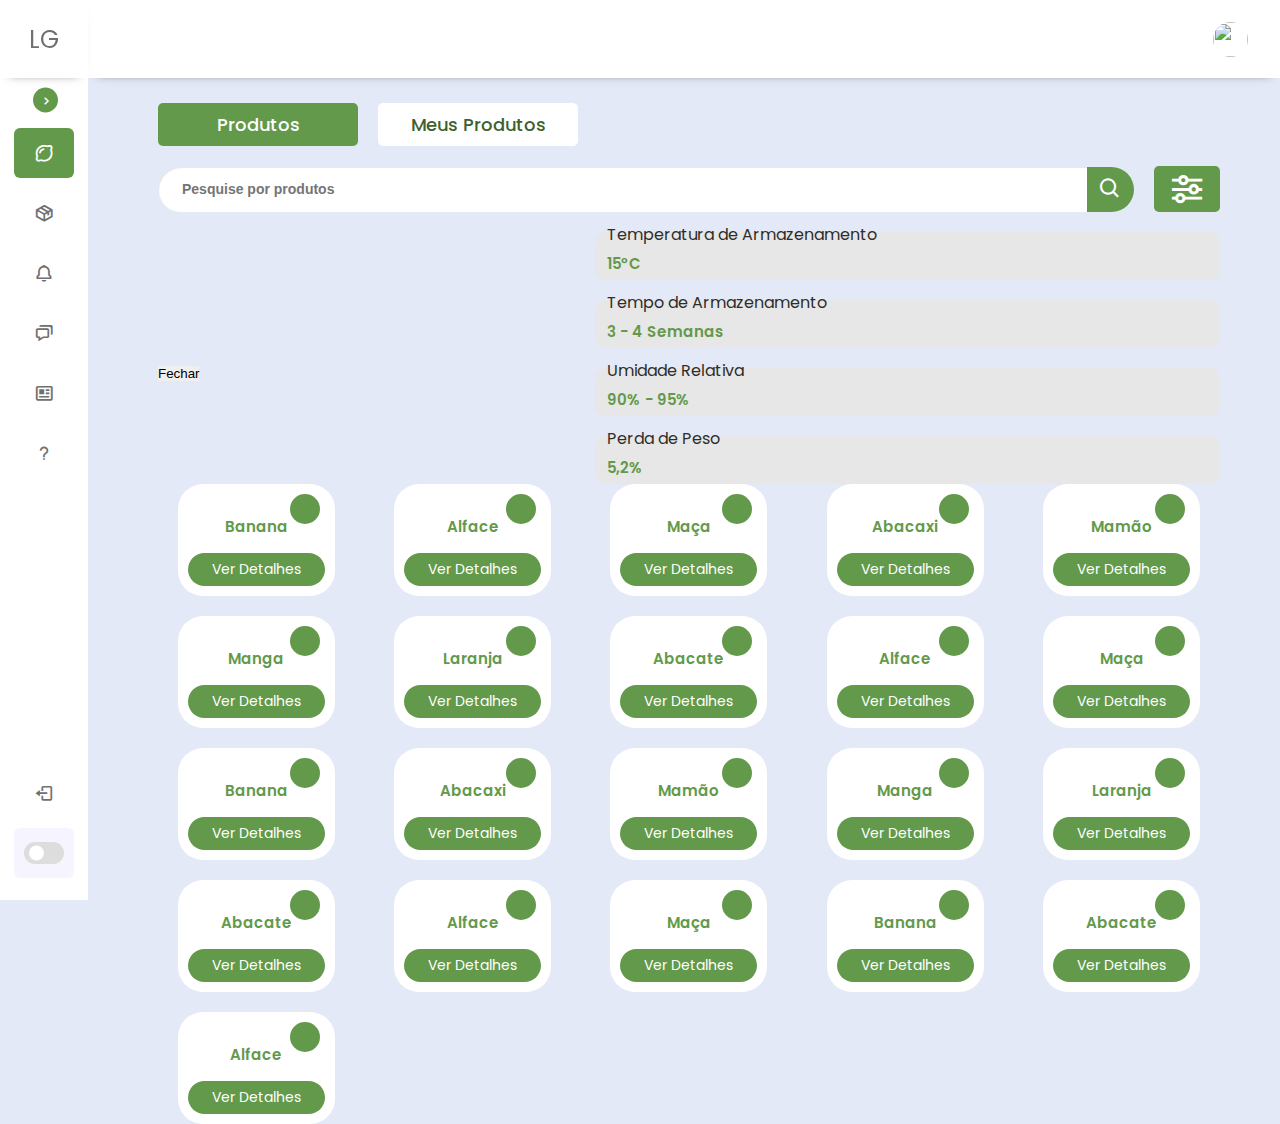
==== pages/dashboard.html @ 953da43d ":sparkles: feat: Listando os itens da seção produtos pela api" ====
<!DOCTYPE html>
<!-- Coding by CodingLab | www.codinglabweb.com -->
<html lang="en">
  <head>
    <meta charset="UTF-8" />
    <meta http-equiv="X-UA-Compatible" content="IE=edge" />
    <meta name="viewport" content="width=device-width, initial-scale=1.0" />

    <!----======== CSS ======== -->
    <link rel="stylesheet" href="../assets/css/dashboard.css" />

    <!----===== Boxicons CSS ===== -->
    <link
      href="https://unpkg.com/boxicons@2.1.1/css/boxicons.min.css"
      rel="stylesheet"
    />

    <!-- Font awesomen : biblioteca de ícones-->
    <script
      src="https://kit.fontawesome.com/8ec406ee8f.js"
      crossorigin="anonymous"
    ></script>

    <title>Hackathon</title>
  </head>
  <body>
    <aside class="sidebar close">
      <header>
        <div class="header__logo-box">
          <span class="image"> LG </span>
        </div>

        <i class="bx bx-chevron-right toggle"></i>
      </header>

      <div class="menu-bar">
        <div class="menu">
          <ul class="menu-links">
            <li class="nav-link">
              <a class="active" href="#">
                <i class="bx bx-lemon icon"></i>
                <span class="text nav-text">Produtos</span>
              </a>
            </li>

            <li class="nav-link">
              <a href="#">
                <i class="bx bx-package icon"></i>
                <span class="text nav-text">Estoque</span>
              </a>
            </li>

            <li class="nav-link">
              <a href="#">
                <i class="bx bx-bell icon"></i>
                <span class="text nav-text">Lembretes</span>
              </a>
            </li>

            <li class="nav-link">
              <a href="#">
                <i class="bx bx-chat icon"></i>
                <span class="text nav-text">Contratados</span>
              </a>
            </li>

            <li class="nav-link">
              <a href="#">
                <i class="bx bx-news icon"></i>
                <span class="text nav-text">Notícias</span>
              </a>
            </li>

            <li class="nav-link">
              <a href="#">
                <i class="bx bx-question-mark icon"></i>
                <span class="text nav-text">FAQ</span>
              </a>
            </li>
          </ul>
        </div>

        <div class="bottom-content">
          <li class="">
            <a href="../index.html">
              <i class="bx bx-log-out icon"></i>
              <span class="text nav-text">Logout</span>
            </a>
          </li>

          <li class="mode">
            <div class="sun-moon">
              <i class="bx bx-moon icon moon"></i>
              <i class="bx bx-sun icon sun"></i>
            </div>
            <span class="mode-text text">Modo Claro</span>

            <div class="toggle-switch">
              <span class="switch"></span>
            </div>
          </li>
        </div>
      </div>
    </aside>

    <header class="header">
      <div class="header__img-box">
        <img
          class="img-box__profile-img"
          src="https://github.com/m-abdias.png"
          alt=""
        />
      </div>
    </header>

    <section class="section-Dashboard products">
      <header class="section-Dashboard__header">
        <nav class="products__navegation">
          <ul class="products__list">
            <li class="products__item">
              <a class="products__link select" href="#">Produtos</a>
            </li>
            <li class="products__item">
              <a class="products__link" href="#">Meus Produtos</a>
            </li>
          </ul>
        </nav>

        <div class="products__search-box search-box">
          <div class="search-box__search">
            <input
              class="products__search-text search-text"
              type="text"
              placeholder="Pesquise por produtos"
            />
            <a class="products__search-btn search-btn" href="#">
              <i class="bx bx-search"></i>
            </a>
          </div>

          <div class="search-box__filter">
            <i class="bx bx-slider-alt"></i>
          </div>
        </div>
      </header>

      <!--Modal-->
      <div id="fade" class="hide modal__fade"></div>
      <div id="modal" class="hide modal">
        <div class="modal__body">
          <div class="modal__img-box">
            <img class="modal__img" src="../assets/img/fruits/11.png" alt="" />
            <button id="close-modal" class="modal__btn">Fechar</button>
          </div>

          <div class="modal__info-box">
            <div class="info-box__info">
              <h6 class="info__title">Temperatura de Armazenamento</h6>
              <p class="info__text">15°C</p>
            </div>

            <div class="info-box__info">
              <h6 class="info__title">Tempo de Armazenamento</h6>
              <p class="info__text">3 - 4 Semanas</p>
            </div>

            <div class="info-box__info">
              <h6 class="info__title">Umidade Relativa</h6>
              <p class="info__text">90% - 95%</p>
            </div>

            <div class="info-box__info">
              <h6 class="info__title">Perda de Peso</h6>
              <p class="info__text">5,2%</p>
            </div>
          </div>
        </div>
      </div>

      <div id="food" class="products__cards-box">
        <div class="cards-box__item">
          <div class="item__status">
            <i class="bx bx-check status__icon"></i>
          </div>
          <div class="item__info">
            <img class="info__img" src="../assets/img/fruits/11.png" alt="" />
            <p class="info__text">Banana</p>
          </div>
          <a class="item__btn">Ver Detalhes</a>
        </div>

        <div class="cards-box__item">
          <div class="item__status">
            <i class="bx bx-check status__icon"></i>
          </div>
          <div class="item__info">
            <img class="info__img" src="../assets/img/fruits/14.png" alt="" />
            <p class="info__text">Alface</p>
          </div>
          <a class="item__btn">Ver Detalhes</a>
        </div>

        <div class="cards-box__item">
          <div class="item__status">
            <i class="bx bx-check status__icon"></i>
          </div>
          <div class="item__info">
            <img class="info__img" src="../assets/img/fruits/10.png" alt="" />
            <p class="info__text">Maça</p>
          </div>
          <a class="item__btn">Ver Detalhes</a>
        </div>

        <div class="cards-box__item">
          <div class="item__status">
            <i class="fa-solid fa-plus status__icon"></i>
          </div>
          <div class="item__info">
            <img class="info__img" src="../assets/img/fruits/12.png" alt="" />
            <p class="info__text">Abacaxi</p>
          </div>
          <a class="item__btn">Ver Detalhes</a>
        </div>

        <div class="cards-box__item">
          <div class="item__status">
            <i class="fa-solid fa-plus status__icon"></i>
          </div>
          <div class="item__info">
            <img class="info__img" src="../assets/img/fruits/13.png" alt="" />
            <p class="info__text">Mamão</p>
          </div>
          <a class="item__btn">Ver Detalhes</a>
        </div>

        <div class="cards-box__item">
          <div class="item__status">
            <i class="fa-solid fa-plus status__icon"></i>
          </div>
          <div class="item__info">
            <img class="info__img" src="../assets/img/fruits/15.png" alt="" />
            <p class="info__text">Manga</p>
          </div>
          <a class="item__btn">Ver Detalhes</a>
        </div>

        <div class="cards-box__item">
          <div class="item__status">
            <i class="fa-solid fa-plus status__icon"></i>
          </div>
          <div class="item__info">
            <img class="info__img" src="../assets/img/fruits/16.png" alt="" />
            <p class="info__text">Laranja</p>
          </div>
          <a class="item__btn">Ver Detalhes</a>
        </div>

        <div class="cards-box__item">
          <div class="item__status">
            <i class="fa-solid fa-plus status__icon"></i>
          </div>
          <div class="item__info">
            <img class="info__img" src="../assets/img/fruits/17.png" alt="" />
            <p class="info__text">Abacate</p>
          </div>
          <a class="item__btn">Ver Detalhes</a>
        </div>

        <div class="cards-box__item">
          <div class="item__status">
            <i class="bx bx-check status__icon"></i>
          </div>
          <div class="item__info">
            <img class="info__img" src="../assets/img/fruits/14.png" alt="" />
            <p class="info__text">Alface</p>
          </div>
          <a class="item__btn">Ver Detalhes</a>
        </div>

        <div class="cards-box__item">
          <div class="item__status">
            <i class="fa-solid fa-plus status__icon"></i>
          </div>
          <div class="item__info">
            <img class="info__img" src="../assets/img/fruits/10.png" alt="" />
            <p class="info__text">Maça</p>
          </div>
          <a class="item__btn">Ver Detalhes</a>
        </div>

        <div class="cards-box__item">
          <div class="item__status">
            <i class="fa-solid fa-plus status__icon"></i>
          </div>
          <div class="item__info">
            <img class="info__img" src="../assets/img/fruits/11.png" alt="" />
            <p class="info__text">Banana</p>
          </div>
          <a class="item__btn">Ver Detalhes</a>
        </div>

        <div class="cards-box__item">
          <div class="item__status">
            <i class="fa-solid fa-plus status__icon"></i>
          </div>
          <div class="item__info">
            <img class="info__img" src="../assets/img/fruits/12.png" alt="" />
            <p class="info__text">Abacaxi</p>
          </div>
          <a class="item__btn">Ver Detalhes</a>
        </div>

        <div class="cards-box__item">
          <div class="item__status">
            <i class="fa-solid fa-plus status__icon"></i>
          </div>
          <div class="item__info">
            <img class="info__img" src="../assets/img/fruits/13.png" alt="" />
            <p class="info__text">Mamão</p>
          </div>
          <a class="item__btn">Ver Detalhes</a>
        </div>

        <div class="cards-box__item">
          <div class="item__status">
            <i class="fa-solid fa-plus status__icon"></i>
          </div>
          <div class="item__info">
            <img class="info__img" src="../assets/img/fruits/15.png" alt="" />
            <p class="info__text">Manga</p>
          </div>
          <a class="item__btn">Ver Detalhes</a>
        </div>

        <div class="cards-box__item">
          <div class="item__status">
            <i class="fa-solid fa-plus status__icon"></i>
          </div>
          <div class="item__info">
            <img class="info__img" src="../assets/img/fruits/16.png" alt="" />
            <p class="info__text">Laranja</p>
          </div>
          <a class="item__btn">Ver Detalhes</a>
        </div>

        <div class="cards-box__item">
          <div class="item__status">
            <i class="fa-solid fa-plus status__icon"></i>
          </div>
          <div class="item__info">
            <img class="info__img" src="../assets/img/fruits/17.png" alt="" />
            <p class="info__text">Abacate</p>
          </div>
          <a class="item__btn">Ver Detalhes</a>
        </div>

        <div class="cards-box__item">
          <div class="item__status">
            <i class="bx bx-check status__icon"></i>
          </div>
          <div class="item__info">
            <img class="info__img" src="../assets/img/fruits/14.png" alt="" />
            <p class="info__text">Alface</p>
          </div>
          <a class="item__btn">Ver Detalhes</a>
        </div>

        <div class="cards-box__item">
          <div class="item__status">
            <i class="fa-solid fa-plus status__icon"></i>
          </div>
          <div class="item__info">
            <img class="info__img" src="../assets/img/fruits/10.png" alt="" />
            <p class="info__text">Maça</p>
          </div>
          <a class="item__btn">Ver Detalhes</a>
        </div>

        <div class="cards-box__item">
          <div class="item__status">
            <i class="fa-solid fa-plus status__icon"></i>
          </div>
          <div class="item__info">
            <img class="info__img" src="../assets/img/fruits/11.png" alt="" />
            <p class="info__text">Banana</p>
          </div>
          <a class="item__btn">Ver Detalhes</a>
        </div>

        <div class="cards-box__item">
          <div class="item__status">
            <i class="fa-solid fa-plus status__icon"></i>
          </div>
          <div class="item__info">
            <img class="info__img" src="../assets/img/fruits/17.png" alt="" />
            <p class="info__text">Abacate</p>
          </div>
          <a class="item__btn">Ver Detalhes</a>
        </div>

        <div class="cards-box__item">
          <div class="item__status">
            <i class="bx bx-check status__icon"></i>
          </div>
          <div class="item__info">
            <img class="info__img" src="../assets/img/fruits/14.png" alt="" />
            <p class="info__text">Alface</p>
          </div>
          <a class="item__btn">Ver Detalhes</a>
        </div>
      </div>
    </section>

    <section class="section-Dashboard inventory">
      <header class="section-Dashboard__header">
        <nav class="products__navegation inventory__navegation">
          <ul class="products__list">
            <li class="products__item">
              <a class="products__link inventory__link select" href="#"
                >Meu Estoque</a
              >
            </li>
            <li class="products__item">
              <a class="products__link inventory__link" href="#"
                >Estoque Vendido</a
              >
            </li>
          </ul>
          <a class="button button--md inventory__btn">Adicionar Produção</a>
        </nav>

        <div class="products__search-box search-box">
          <div class="search-box__search">
            <input
              class="products__search-text search-text"
              type="text"
              placeholder="Pesquise por produtos"
            />
            <a class="products__search-btn search-btn" href="#">
              <i class="bx bx-search"></i>
            </a>
          </div>

          <div class="search-box__filter">
            <i class="bx bx-slider-alt"></i>
          </div>
        </div>
      </header>

      <!--Modal-->
      <div id="fadeInventory" class="hide modal__fade"></div>
      <div id="modalInventory" class="hide modal">
        <div class="modal__body modalInventory__body">
          <header class="modalInventory__header">
            <img
              class="modalInventory__img"
              src="../assets/img/fruits/10.png"
              alt=""
            />
            <h6 class="modalInventory__title">Produção de maças</h6>
            <button id="close-modal-inventory" class="modal__btn">
              Fechar
            </button>
          </header>

          <div class="modalInventory__content">
            <div class="modalInventory__info">
              <div class="modalInventory__item">
                <h6 class="modalInventory-item__title">Lote</h6>
                <p class="modalInventory-item__subtitle">051248</p>
              </div>
              <div class="modalInventory__item">
                <h6 class="modalInventory-item__title">Quantidade produzida</h6>
                <p class="modalInventory-item__subtitle">1000kg</p>
              </div>
              <div class="modalInventory__item">
                <h6 class="modalInventory-item__title">Data deColheita</h6>
                <p class="modalInventory-item__subtitle">25/05/2022</p>
              </div>
              <div class="modalInventory__item">
                <h6 class="modalInventory-item__title">
                  Gastos com a Produção
                </h6>
                <p class="modalInventory-item__subtitle">R$ 500,00</p>
              </div>
              <div class="modalInventory__item">
                <h6 class="modalInventory-item__title">Valor do Frete</h6>
                <p class="modalInventory-item__subtitle">R$ 200,00</p>
              </div>
              <div class="modalInventory__item">
                <h6 class="modalInventory-item__title">
                  Valor de Venda (estimado)
                </h6>
                <p class="modalInventory-item__subtitle">R$ 5.560,00</p>
              </div>
              <div class="modalInventory__item">
                <h6 class="modalInventory-item__title">Temperatura</h6>
                <p class="modalInventory-item__subtitle">3°C</p>
              </div>
              <div class="modalInventory__item">
                <h6 class="modalInventory-item__title">Percentual de Perda</h6>
                <p class="modalInventory-item__subtitle">Até 1,5%</p>
              </div>
              <div class="modalInventory__item">
                <h6 class="modalInventory-item__title">
                  Lucro Mín a ser Obtido
                </h6>
                <p class="modalInventory-item__subtitle">R$ 4.776,60</p>
              </div>
              <div class="modalInventory__item">
                <h6 class="modalInventory-item__title">
                  Lucro Máx a ser Obtido
                </h6>
                <p class="modalInventory-item__subtitle">R$ 4.860,00</p>
              </div>
              <div class="modalInventory__item">
                <h6 class="modalInventory-item__title">Lucro Máx - Min</h6>
                <p class="modalInventory-item__subtitle">R$ 83,4</p>
              </div>
              <div class="modalInventory__item">
                <h6 class="modalInventory-item__title">Dias Armazenados</h6>
                <p class="modalInventory-item__subtitle">63</p>
              </div>
            </div>

            <div class="modalInventory__texts">
              <div class="texts__item-text">
                <h6 class="item-text__title">Colheita</h6>
                <p class="item-text__text">
                  Lorem, ipsum dolor sit amet consectetur adipisicing elit.
                  Cupiditate doloremque sapiente voluptatibus, nobis natus
                  expedita necessitatibus veritatis quod fuga libero unde
                  blanditiis a perspiciatis. Accusamus, nisi. Facere ex quis ea?
                </p>
              </div>

              <div class="texts__item-text">
                <h6 class="item-text__title">Armazenamento</h6>
                <p class="item-text__text">
                  Lorem, ipsum dolor sit amet consectetur adipisicing elit.
                  Cupiditate doloremque sapiente voluptatibus, nobis natus
                  expedita necessitatibus veritatis quod fuga libero unde
                  blanditiis a perspiciatis. Accusamus, nisi. Facere ex quis
                  ea?Lorem ipsum dolor sit amet consectetur adipisicing elit.
                  Itaque, veniam, eos quas sint vero at in ut a praesentium
                  quasi deleniti adipisci? Reprehenderit delectus officiis vitae
                  repudiandae, maxime unde veritatis.
                </p>
              </div>

              <div class="texts__item-text">
                <h6 class="item-text__title">Transporte</h6>
                <p class="item-text__text">
                  Lorem, ipsum dolor sit amet consectetur adipisicing elit.
                  Cupiditate doloremque sapiente voluptatibus, nobis natus
                  expedita necessitatibus veritatis quod fuga libero unde
                  blanditiis a perspiciatis. Accusamus, nisi. Facere ex quis
                  ea?Lorem ipsum dolor sit amet consectetur adipisicing elit.
                  Fugit ipsum consequatur recusandae dolorum temporibus tenetur
                  autem eius aspernatur nemo earum accusamus impedit doloribus
                  exercitationem, incidunt sapiente omnis unde natus quae. Lorem
                  ipsum, dolor sit amet consectetur adipisicing elit.
                </p>
              </div>
            </div>
          </div>
        </div>
      </div>

      <!--Modal-->
      <div id="fadeNewInventory" class="hide modal__fade"></div>
      <div id="modalNewInventory" class="hide modal modal--modalNewInventory">
        <div class="modal__body modalInventory__body">
          <div class="modalInventory__content">
            <div class="modalInventory__info">
              <div class="modalInventory__input-box">
                <label class="input-box__label" for="email"
                  >Produto Produzido</label
                >
                <select class="input input--green" name="email">
                  <option value="Selecione seu produto">
                    Selecione seu produto
                  </option>
                  <option value="Selecione seu produto">Laranja</option>
                  <option value="Selecione seu produto">Maçã</option>
                  <option value="Selecione seu produto">Alface</option>
                  <option value="Selecione seu produto">Laranja</option>
                </select>
              </div>

              <div class="modalInventory__input-box">
                <label class="input-box__label" for="quantidade"
                  >Quantidade produzida</label
                >
                <input
                  class="input input--green"
                  type="number"
                  name="quantidade"
                  placeholder="Insira um valor em Kg"
                  required
                />
              </div>

              <div class="modalInventory__input-box">
                <label class="input-box__label" for="venda"
                  >Valor de Venda (estimado)</label
                >
                <input
                  class="input input--green"
                  type="number"
                  name="venda"
                  placeholder="Informe um valor em R$"
                  required
                />
              </div>

              <div class="modalInventory__input-box">
                <label class="input-box__label" for="frete"
                  >Valor de Frete</label
                >
                <input
                  class="input input--green"
                  type="number"
                  name="frete"
                  placeholder="Informe um valor em R$"
                  required
                />
              </div>

              <div class="modalInventory__input-box">
                <label class="input-box__label" for="lote">Lote</label>
                <input
                  class="input input--green"
                  type="number"
                  name="lote"
                  placeholder="Informe o N° do lote"
                  required
                />
              </div>

              <div class="modalInventory__input-box">
                <label class="input-box__label" for="gastos"
                  >Gatos com a Produção</label
                >
                <input
                  class="input input--green"
                  type="number"
                  name="gastos"
                  placeholder="Informe um valor em R$"
                  required
                />
              </div>

              <div class="modalInventory__input-box">
                <label class="input-box__label" for="data"
                  >Data da colheita</label
                >
                <input
                  class="input input--green"
                  type="date"
                  name="data"
                  placeholder="Informe um valor em R$"
                  required
                />
              </div>

              <div class="modalInventory__input-box">
                <label class="input-box__label" for="temperatura"
                  >Temperatura</label
                >
                <input
                  class="input input--green"
                  type="number"
                  name="temperatura"
                  placeholder="Informe um valor em °C"
                  required
                />
              </div>
            </div>

            <div class="modalInventory__btn-box">
              <button id="" class="modal__btn">CRIAR</button>
              <button id="close-modal-newinventory" class="modal__btn">
                CANCELAR
              </button>
            </div>
          </div>
        </div>
      </div>

      <div class="inventory__content">
        <div class="inventory__item">
          <div class="inventory__info">
            <div class="inventory__img-box">
              <img
                class="inventory__img"
                src="../assets/img/fruits/10.png"
                alt=""
              />
            </div>
            <div class="inventory__text-box">
              <h6 class="inventory__title">Produção de Maças</h6>
              <div class="inventory__subtitle">
                <p>Lote: 012503</p>
                <p>Data 25/05/2022</p>
              </div>
            </div>
          </div>

          <div class="inventory__icons">
            <div class="icon__money">
              <i class="fa-solid fa-dollar-sign"></i>
            </div>
            <i class="fa-solid fa-ellipsis-vertical icon__points"></i>
          </div>
        </div>

        <div class="inventory__item">
          <div class="inventory__info">
            <div class="inventory__img-box">
              <img
                class="inventory__img"
                src="../assets/img/fruits/11.png"
                alt=""
              />
            </div>
            <div class="inventory__text-box">
              <h6 class="inventory__title">Produção de Bananas</h6>
              <div class="inventory__subtitle">
                <p>Lote: 012504</p>
                <p>Data 29/05/2022</p>
              </div>
            </div>
          </div>

          <div class="inventory__icons">
            <div class="icon__money">
              <i class="fa-solid fa-dollar-sign"></i>
            </div>
            <i class="fa-solid fa-ellipsis-vertical icon__points"></i>
          </div>
        </div>

        <div class="inventory__item">
          <div class="inventory__info">
            <div class="inventory__img-box">
              <img
                class="inventory__img"
                src="../assets/img/fruits/12.png"
                alt=""
              />
            </div>
            <div class="inventory__text-box">
              <h6 class="inventory__title">Produção de Abacaxis</h6>
              <div class="inventory__subtitle">
                <p>Lote: 012509</p>
                <p>Data 05/06/2022</p>
              </div>
            </div>
          </div>

          <div class="inventory__icons">
            <div class="icon__money">
              <i class="fa-solid fa-dollar-sign"></i>
            </div>
            <i class="fa-solid fa-ellipsis-vertical icon__points"></i>
          </div>
        </div>
      </div>
    </section>

    <section class="section-Dashboard">
      <h1 class="text">Contratados</h1>
    </section>

    <script src="../assets/js/sidebar.js"></script>
    <script src="../assets/js/inventory.js"></script>
    <script src="../services/script.js"></script>
    <script src="../assets/js/modal.js"></script>
    <script src="../assets/js/products.js"></script>
  </body>
</html>
---- assets/css/dashboard.css ----
/* base */
@import url(./base/global.css);
@import url(./base/reset.css);
/* dashboard */
@import url(./layout/dashboard/sidebar.css);
@import url(./layout/dashboard/header.css);
@import url(./layout/dashboard/products.css);
@import url(./layout/dashboard/inventory.css);

/* components */
@import url(./components/modal.css);
@import url(./components/button-modal.css);

body {
  min-height: 100vh;
  background-color: var(--body-color);
  transition: all 0.3s ease;
  font-family: var(--secundary-font);
}

::selection {
  background-color: var(--primary-color);
  color: #fff;
}

body.dark {
  --body-color: #18191a;
  --sidebar-color: #242526;
  --primary-color: #3a3b3c;
  --primary-color-light: #3a3b3c;
  --border-color: #000000;
  --toggle-color: #fff;
  --text-color: #ccc;
  --active-sidebar: #ccc;
}

.section-Dashboard {
  align-items: flex-start;
  justify-content: center;
  padding: 2.4rem 7rem;
}
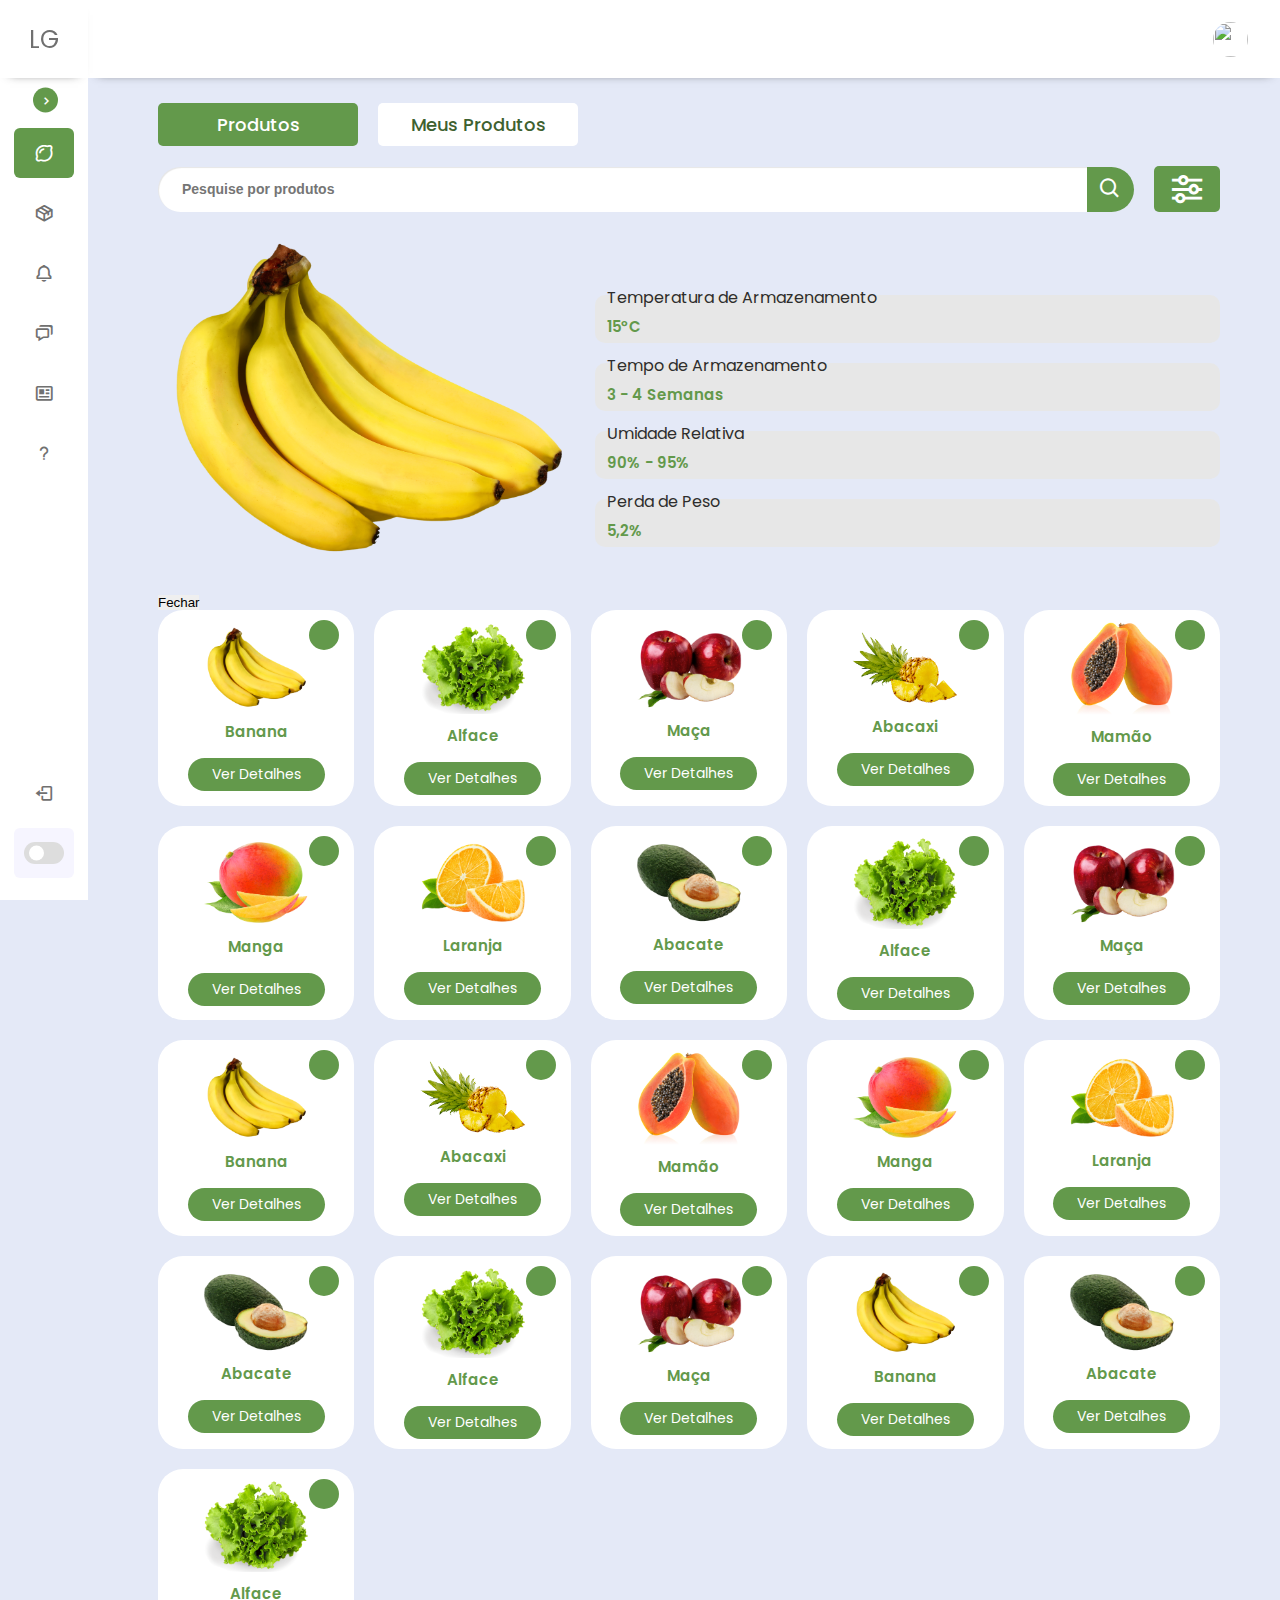
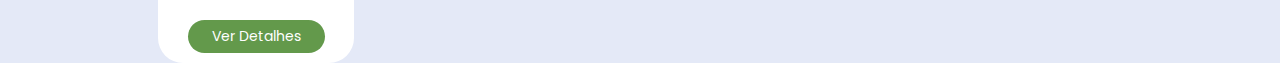
==== commit 541c9080: ":recycle: refactor: Ajustes na nomeação de arquivos, cores, hovers etc" ====
--- a/pages/dashboard.html
+++ b/pages/dashboard.html
@@ -149,7 +149,11 @@
       <div id="modal" class="hide modal">
         <div class="modal__body">
           <div class="modal__img-box">
-            <img class="modal__img" src="../assets/img/fruits/11.png" alt="" />
+            <img
+              class="modal__img"
+              src="../assets/img/fruits/banana.png"
+              alt=""
+            />
             <button id="close-modal" class="modal__btn">Fechar</button>
           </div>
 
@@ -183,7 +187,11 @@
             <i class="bx bx-check status__icon"></i>
           </div>
           <div class="item__info">
-            <img class="info__img" src="../assets/img/fruits/11.png" alt="" />
+            <img
+              class="info__img"
+              src="../assets/img/fruits/banana.png"
+              alt=""
+            />
             <p class="info__text">Banana</p>
           </div>
           <a class="item__btn">Ver Detalhes</a>
@@ -194,7 +202,11 @@
             <i class="bx bx-check status__icon"></i>
           </div>
           <div class="item__info">
-            <img class="info__img" src="../assets/img/fruits/14.png" alt="" />
+            <img
+              class="info__img"
+              src="../assets/img/fruits/lettuce.png"
+              alt=""
+            />
             <p class="info__text">Alface</p>
           </div>
           <a class="item__btn">Ver Detalhes</a>
@@ -205,7 +217,11 @@
             <i class="bx bx-check status__icon"></i>
           </div>
           <div class="item__info">
-            <img class="info__img" src="../assets/img/fruits/10.png" alt="" />
+            <img
+              class="info__img"
+              src="../assets/img/fruits/apple.png"
+              alt=""
+            />
             <p class="info__text">Maça</p>
           </div>
           <a class="item__btn">Ver Detalhes</a>
@@ -216,7 +232,11 @@
             <i class="fa-solid fa-plus status__icon"></i>
           </div>
           <div class="item__info">
-            <img class="info__img" src="../assets/img/fruits/12.png" alt="" />
+            <img
+              class="info__img"
+              src="../assets/img/fruits/pineapple.png"
+              alt=""
+            />
             <p class="info__text">Abacaxi</p>
           </div>
           <a class="item__btn">Ver Detalhes</a>
@@ -227,7 +247,11 @@
             <i class="fa-solid fa-plus status__icon"></i>
           </div>
           <div class="item__info">
-            <img class="info__img" src="../assets/img/fruits/13.png" alt="" />
+            <img
+              class="info__img"
+              src="../assets/img/fruits/papaya.png"
+              alt=""
+            />
             <p class="info__text">Mamão</p>
           </div>
           <a class="item__btn">Ver Detalhes</a>
@@ -238,7 +262,11 @@
             <i class="fa-solid fa-plus status__icon"></i>
           </div>
           <div class="item__info">
-            <img class="info__img" src="../assets/img/fruits/15.png" alt="" />
+            <img
+              class="info__img"
+              src="../assets/img/fruits/mango.png"
+              alt=""
+            />
             <p class="info__text">Manga</p>
           </div>
           <a class="item__btn">Ver Detalhes</a>
@@ -249,7 +277,11 @@
             <i class="fa-solid fa-plus status__icon"></i>
           </div>
           <div class="item__info">
-            <img class="info__img" src="../assets/img/fruits/16.png" alt="" />
+            <img
+              class="info__img"
+              src="../assets/img/fruits/orange.png"
+              alt=""
+            />
             <p class="info__text">Laranja</p>
           </div>
           <a class="item__btn">Ver Detalhes</a>
@@ -260,7 +292,11 @@
             <i class="fa-solid fa-plus status__icon"></i>
           </div>
           <div class="item__info">
-            <img class="info__img" src="../assets/img/fruits/17.png" alt="" />
+            <img
+              class="info__img"
+              src="../assets/img/fruits/avocado.png"
+              alt=""
+            />
             <p class="info__text">Abacate</p>
           </div>
           <a class="item__btn">Ver Detalhes</a>
@@ -271,7 +307,11 @@
             <i class="bx bx-check status__icon"></i>
           </div>
           <div class="item__info">
-            <img class="info__img" src="../assets/img/fruits/14.png" alt="" />
+            <img
+              class="info__img"
+              src="../assets/img/fruits/lettuce.png"
+              alt=""
+            />
             <p class="info__text">Alface</p>
           </div>
           <a class="item__btn">Ver Detalhes</a>
@@ -282,7 +322,11 @@
             <i class="fa-solid fa-plus status__icon"></i>
           </div>
           <div class="item__info">
-            <img class="info__img" src="../assets/img/fruits/10.png" alt="" />
+            <img
+              class="info__img"
+              src="../assets/img/fruits/apple.png"
+              alt=""
+            />
             <p class="info__text">Maça</p>
           </div>
           <a class="item__btn">Ver Detalhes</a>
@@ -293,7 +337,11 @@
             <i class="fa-solid fa-plus status__icon"></i>
           </div>
           <div class="item__info">
-            <img class="info__img" src="../assets/img/fruits/11.png" alt="" />
+            <img
+              class="info__img"
+              src="../assets/img/fruits/banana.png"
+              alt=""
+            />
             <p class="info__text">Banana</p>
           </div>
           <a class="item__btn">Ver Detalhes</a>
@@ -304,7 +352,11 @@
             <i class="fa-solid fa-plus status__icon"></i>
           </div>
           <div class="item__info">
-            <img class="info__img" src="../assets/img/fruits/12.png" alt="" />
+            <img
+              class="info__img"
+              src="../assets/img/fruits/pineapple.png"
+              alt=""
+            />
             <p class="info__text">Abacaxi</p>
           </div>
           <a class="item__btn">Ver Detalhes</a>
@@ -315,7 +367,11 @@
             <i class="fa-solid fa-plus status__icon"></i>
           </div>
           <div class="item__info">
-            <img class="info__img" src="../assets/img/fruits/13.png" alt="" />
+            <img
+              class="info__img"
+              src="../assets/img/fruits/papaya.png"
+              alt=""
+            />
             <p class="info__text">Mamão</p>
           </div>
           <a class="item__btn">Ver Detalhes</a>
@@ -326,7 +382,11 @@
             <i class="fa-solid fa-plus status__icon"></i>
           </div>
           <div class="item__info">
-            <img class="info__img" src="../assets/img/fruits/15.png" alt="" />
+            <img
+              class="info__img"
+              src="../assets/img/fruits/mango.png"
+              alt=""
+            />
             <p class="info__text">Manga</p>
           </div>
           <a class="item__btn">Ver Detalhes</a>
@@ -337,7 +397,11 @@
             <i class="fa-solid fa-plus status__icon"></i>
           </div>
           <div class="item__info">
-            <img class="info__img" src="../assets/img/fruits/16.png" alt="" />
+            <img
+              class="info__img"
+              src="../assets/img/fruits/orange.png"
+              alt=""
+            />
             <p class="info__text">Laranja</p>
           </div>
           <a class="item__btn">Ver Detalhes</a>
@@ -348,7 +412,11 @@
             <i class="fa-solid fa-plus status__icon"></i>
           </div>
           <div class="item__info">
-            <img class="info__img" src="../assets/img/fruits/17.png" alt="" />
+            <img
+              class="info__img"
+              src="../assets/img/fruits/avocado.png"
+              alt=""
+            />
             <p class="info__text">Abacate</p>
           </div>
           <a class="item__btn">Ver Detalhes</a>
@@ -359,7 +427,11 @@
             <i class="bx bx-check status__icon"></i>
           </div>
           <div class="item__info">
-            <img class="info__img" src="../assets/img/fruits/14.png" alt="" />
+            <img
+              class="info__img"
+              src="../assets/img/fruits/lettuce.png"
+              alt=""
+            />
             <p class="info__text">Alface</p>
           </div>
           <a class="item__btn">Ver Detalhes</a>
@@ -370,7 +442,11 @@
             <i class="fa-solid fa-plus status__icon"></i>
           </div>
           <div class="item__info">
-            <img class="info__img" src="../assets/img/fruits/10.png" alt="" />
+            <img
+              class="info__img"
+              src="../assets/img/fruits/apple.png"
+              alt=""
+            />
             <p class="info__text">Maça</p>
           </div>
           <a class="item__btn">Ver Detalhes</a>
@@ -381,7 +457,11 @@
             <i class="fa-solid fa-plus status__icon"></i>
           </div>
           <div class="item__info">
-            <img class="info__img" src="../assets/img/fruits/11.png" alt="" />
+            <img
+              class="info__img"
+              src="../assets/img/fruits/banana.png"
+              alt=""
+            />
             <p class="info__text">Banana</p>
           </div>
           <a class="item__btn">Ver Detalhes</a>
@@ -392,7 +472,11 @@
             <i class="fa-solid fa-plus status__icon"></i>
           </div>
           <div class="item__info">
-            <img class="info__img" src="../assets/img/fruits/17.png" alt="" />
+            <img
+              class="info__img"
+              src="../assets/img/fruits/avocado.png"
+              alt=""
+            />
             <p class="info__text">Abacate</p>
           </div>
           <a class="item__btn">Ver Detalhes</a>
@@ -403,7 +487,11 @@
             <i class="bx bx-check status__icon"></i>
           </div>
           <div class="item__info">
-            <img class="info__img" src="../assets/img/fruits/14.png" alt="" />
+            <img
+              class="info__img"
+              src="../assets/img/fruits/lettuce.png"
+              alt=""
+            />
             <p class="info__text">Alface</p>
           </div>
           <a class="item__btn">Ver Detalhes</a>
@@ -447,14 +535,14 @@
         </div>
       </header>
 
-      <!--Modal-->
+      <!--Modal info-->
       <div id="fadeInventory" class="hide modal__fade"></div>
       <div id="modalInventory" class="hide modal">
         <div class="modal__body modalInventory__body">
           <header class="modalInventory__header">
             <img
               class="modalInventory__img"
-              src="../assets/img/fruits/10.png"
+              src="../assets/img/fruits/apple.png"
               alt=""
             />
             <h6 class="modalInventory__title">Produção de maças</h6>
@@ -474,7 +562,7 @@
                 <p class="modalInventory-item__subtitle">1000kg</p>
               </div>
               <div class="modalInventory__item">
-                <h6 class="modalInventory-item__title">Data deColheita</h6>
+                <h6 class="modalInventory-item__title">Data de Colheita</h6>
                 <p class="modalInventory-item__subtitle">25/05/2022</p>
               </div>
               <div class="modalInventory__item">
@@ -567,7 +655,7 @@
         </div>
       </div>
 
-      <!--Modal-->
+      <!--Modal form-->
       <div id="fadeNewInventory" class="hide modal__fade"></div>
       <div id="modalNewInventory" class="hide modal modal--modalNewInventory">
         <div class="modal__body modalInventory__body">
@@ -694,7 +782,7 @@
             <div class="inventory__img-box">
               <img
                 class="inventory__img"
-                src="../assets/img/fruits/10.png"
+                src="../assets/img/fruits/apple.png"
                 alt=""
               />
             </div>
@@ -720,7 +808,7 @@
             <div class="inventory__img-box">
               <img
                 class="inventory__img"
-                src="../assets/img/fruits/11.png"
+                src="../assets/img/fruits/banana.png"
                 alt=""
               />
             </div>
@@ -746,7 +834,7 @@
             <div class="inventory__img-box">
               <img
                 class="inventory__img"
-                src="../assets/img/fruits/12.png"
+                src="../assets/img/fruits/pineapple.png"
                 alt=""
               />
             </div>
@@ -769,8 +857,127 @@
       </div>
     </section>
 
-    <section class="section-Dashboard">
-      <h1 class="text">Contratados</h1>
+    <section class="section-Dashboard notification">
+      <header class="section-Dashboard__header">
+        <h5 class="notifications__title">
+          <i class="bx bx-chevron-right title__icon"></i> Lembretes (3)
+        </h5>
+        <div class="products__search-box search-box">
+          <div class="search-box__search">
+            <input
+              class="products__search-text search-text"
+              type="text"
+              placeholder="Pesquise por Lembretes"
+            />
+            <a class="products__search-btn search-btn" href="#">
+              <i class="bx bx-search"></i>
+            </a>
+          </div>
+
+          <div class="search-box__filter">
+            <i class="bx bx-slider-alt"></i>
+          </div>
+
+          <a
+            id="notification__btn"
+            class="button button--xl inventory__btn notification__btn"
+            >Criar Lembretes</a
+          >
+        </div>
+      </header>
+
+      <!--Modal-->
+      <div id="fadeNewNotification" class="hide modal__fade"></div>
+      <div
+        id="modalNewNotification"
+        class="hide modal modal--modalNewInventory"
+      >
+        <div class="modal__body modalInventory__body">
+          <div class="modalInventory__content">
+            <div class="modalInventory__input-box">
+              <label class="input-box__label label--xl" for="lembrete"
+                >Novo Lembrete</label
+              >
+              <input
+                class="input input--green input--negrito"
+                type="text"
+                name="lembrete"
+                placeholder="Digite sua mensagem de Lembrete"
+                required
+              />
+            </div>
+            <div class="modalInventory__btn-box">
+              <button id="" class="modal__btn">CRIAR</button>
+              <button id="close-modal-newnotification" class="modal__btn">
+                CANCELAR
+              </button>
+            </div>
+          </div>
+        </div>
+      </div>
+
+      <div class="inventory__content">
+        <div class="notification__item">
+          <div class="inventory__info">
+            <div class="notification__text-box">
+              <h6 class="notification__title">
+                Produção de Maças - Lote: 025365
+              </h6>
+              <div class="notification__subtitle">
+                <p>
+                  Seu Estoque de Maçã está armazenado há 63 dias - Prazo Máximo:
+                  210 dias
+                </p>
+              </div>
+            </div>
+          </div>
+
+          <div class="inventory__icons">
+            <div class="icon__exit">
+              <i class="bx bx-x"></i>
+            </div>
+          </div>
+        </div>
+
+        <div class="notification__item">
+          <div class="inventory__info">
+            <div class="notification__text-box">
+              <h6 class="notification__title">
+                Produção de Bananas - Lote: 036347
+              </h6>
+              <div class="notification__subtitle">
+                <p>
+                  Atenção! Seu estoque de Bananas já está armazenada a 15 dias,
+                  e está prestes a sofrer perdas.
+                </p>
+              </div>
+            </div>
+          </div>
+
+          <div class="inventory__icons">
+            <div class="icon__exit">
+              <i class="bx bx-x"></i>
+            </div>
+          </div>
+        </div>
+
+        <div class="notification__item">
+          <div class="inventory__info">
+            <div class="notification__text-box">
+              <h6 class="notification__title">Mensagem de Gabriel</h6>
+              <div class="notification__subtitle">
+                <p>Seu Cliente Gabriel mandou mensagem pra você.</p>
+              </div>
+            </div>
+          </div>
+
+          <div class="inventory__icons">
+            <div class="icon__exit">
+              <i class="bx bx-x"></i>
+            </div>
+          </div>
+        </div>
+      </div>
     </section>
 
     <script src="../assets/js/sidebar.js"></script>
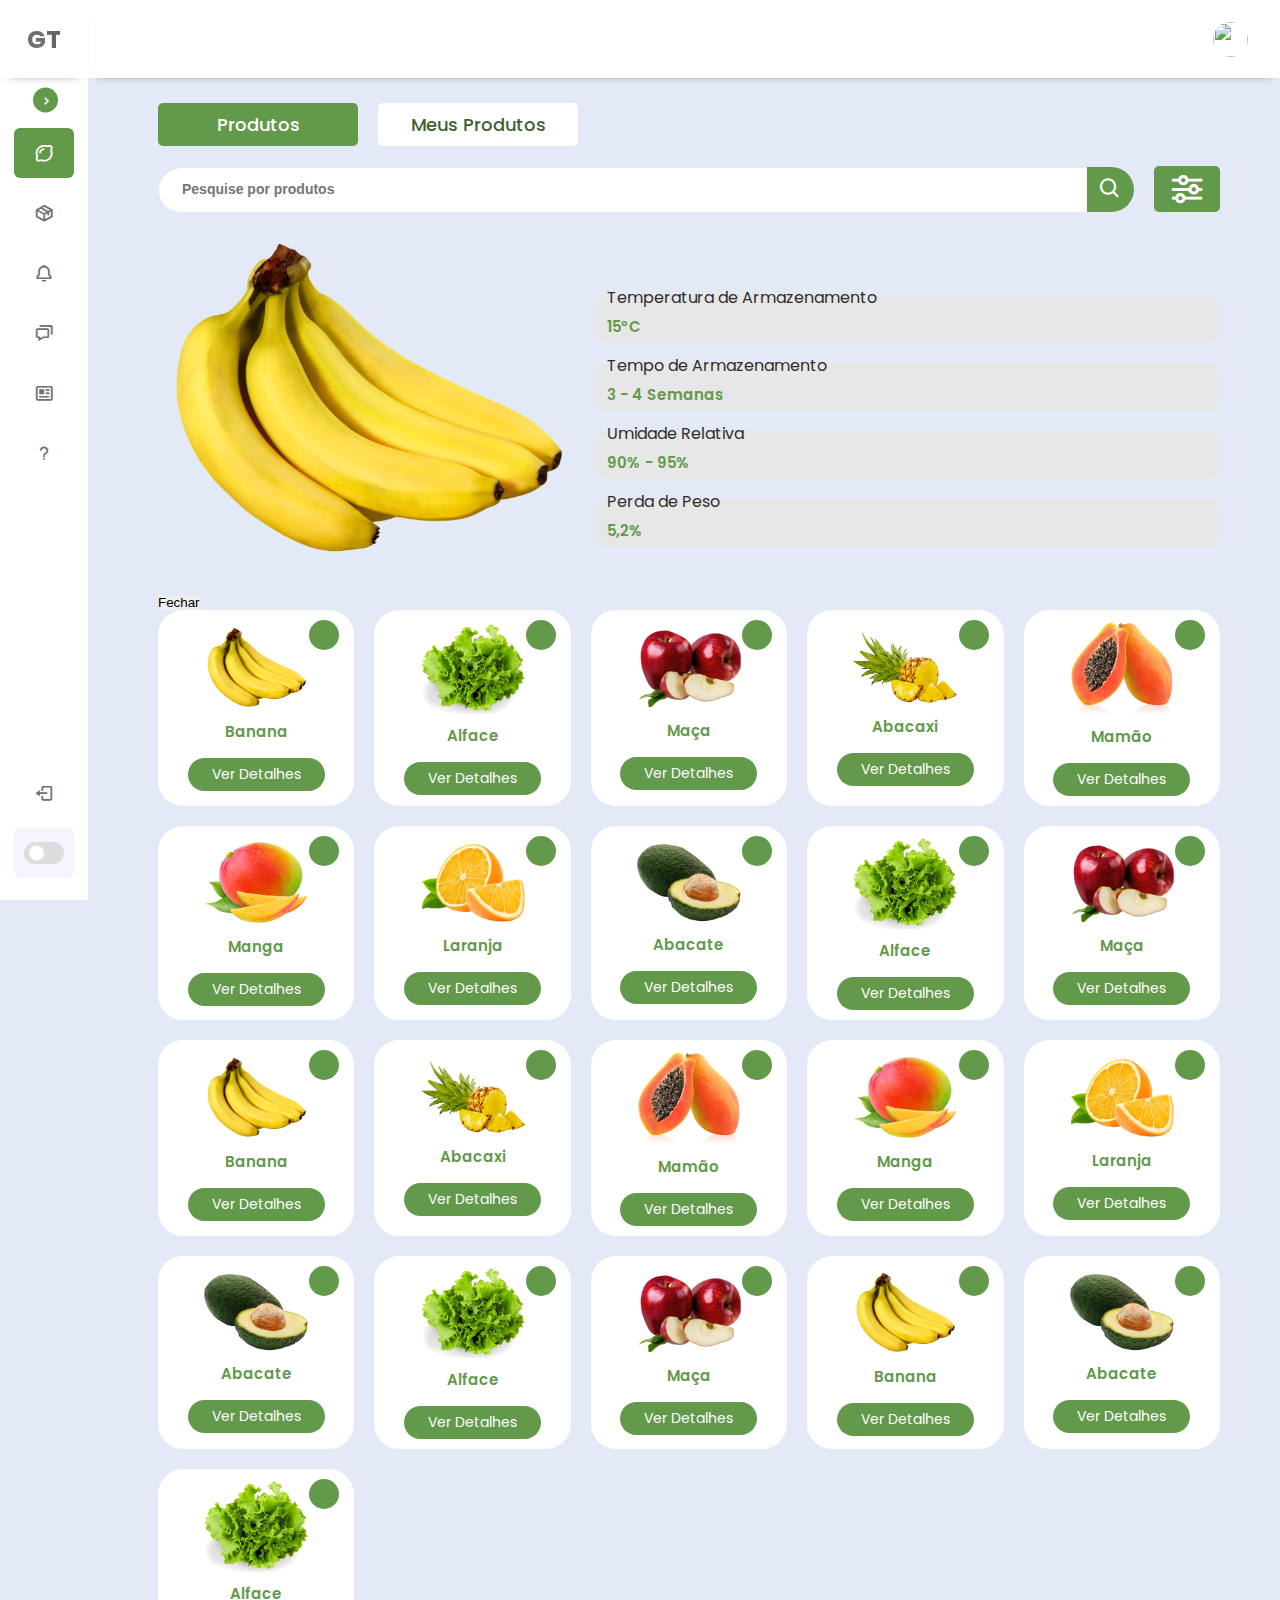
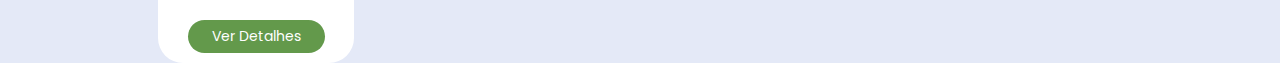
==== commit 062532b9: ":lipstick: feat: Feita a estilização personalizada do Logo em todas as páginas" ====
--- a/pages/dashboard.html
+++ b/pages/dashboard.html
@@ -21,13 +21,15 @@
       crossorigin="anonymous"
     ></script>
 
-    <title>Hackathon</title>
+    <title>Greentech</title>
   </head>
   <body>
     <aside class="sidebar close">
       <header>
         <div class="header__logo-box">
-          <span class="image"> LG </span>
+          <h2 class="image logo--dashboard">
+            G<span class="logo__span--dashboard">T</span>
+          </h2>
         </div>
 
         <i class="bx bx-chevron-right toggle"></i>
--- a/assets/css/dashboard.css
+++ b/assets/css/dashboard.css
@@ -1,15 +1,20 @@
 /* base */
 @import url(./base/global.css);
 @import url(./base/reset.css);
+
 /* dashboard */
 @import url(./layout/dashboard/sidebar.css);
 @import url(./layout/dashboard/header.css);
 @import url(./layout/dashboard/products.css);
 @import url(./layout/dashboard/inventory.css);
+@import url(./layout/dashboard/notifications.css);
 
 /* components */
 @import url(./components/modal.css);
 @import url(./components/button-modal.css);
+@import url(./components/button.css);
+@import url(./components/input.css);
+@import url(./components/logo.css);
 
 body {
   min-height: 100vh;
@@ -32,6 +37,7 @@
   --toggle-color: #fff;
   --text-color: #ccc;
   --active-sidebar: #ccc;
+  --span-logo-dashboard: #fff;
 }
 
 .section-Dashboard {
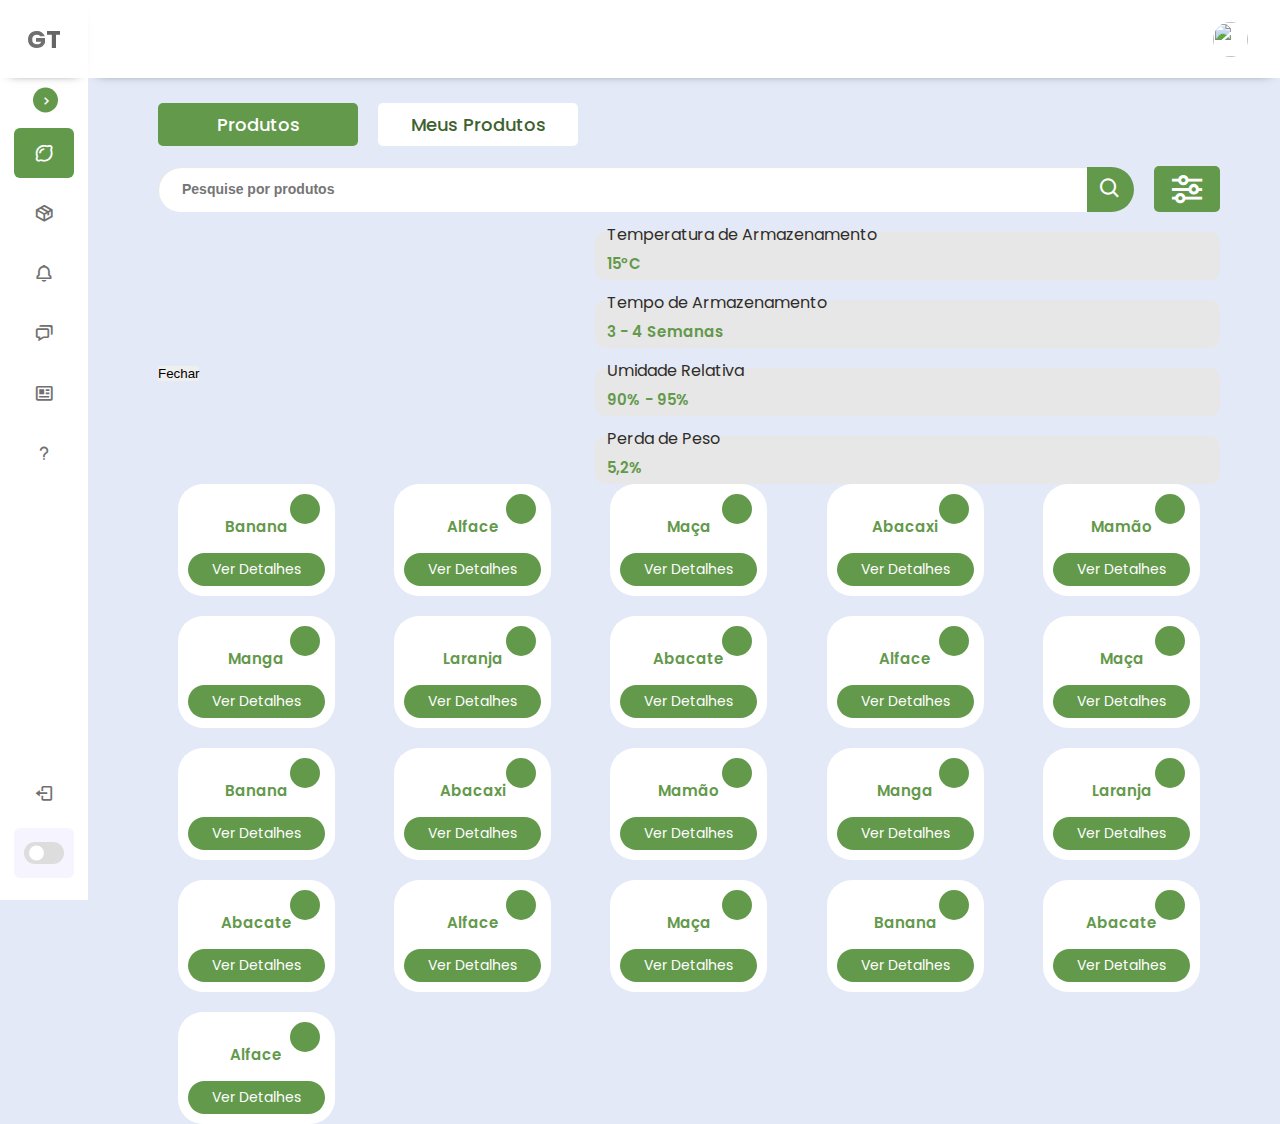
==== commit 936d3482: ":sparkles: feat: Feita toda estrutura e estilização da aba 'cotações', e o funcionamento de troca de" ====
--- a/pages/dashboard.html
+++ b/pages/dashboard.html
@@ -153,7 +153,7 @@
           <div class="modal__img-box">
             <img
               class="modal__img"
-              src="../assets/img/fruits/banana.png"
+              src="../assets/img/dashboard/fruits/lettuce.png"
               alt=""
             />
             <button id="close-modal" class="modal__btn">Fechar</button>
@@ -191,7 +191,7 @@
           <div class="item__info">
             <img
               class="info__img"
-              src="../assets/img/fruits/banana.png"
+              src="../assets/img/dashboard/fruits/banana.png"
               alt=""
             />
             <p class="info__text">Banana</p>
@@ -206,7 +206,7 @@
           <div class="item__info">
             <img
               class="info__img"
-              src="../assets/img/fruits/lettuce.png"
+              src="../assets/img/dashboard/fruits/lettuce.png"
               alt=""
             />
             <p class="info__text">Alface</p>
@@ -221,7 +221,7 @@
           <div class="item__info">
             <img
               class="info__img"
-              src="../assets/img/fruits/apple.png"
+              src="../assets/img/dashboard/fruits/apple.png"
               alt=""
             />
             <p class="info__text">Maça</p>
@@ -236,7 +236,7 @@
           <div class="item__info">
             <img
               class="info__img"
-              src="../assets/img/fruits/pineapple.png"
+              src="../assets/img/dashboard/fruits/pineapple.png"
               alt=""
             />
             <p class="info__text">Abacaxi</p>
@@ -251,7 +251,7 @@
           <div class="item__info">
             <img
               class="info__img"
-              src="../assets/img/fruits/papaya.png"
+              src="../assets/img/dashboard/fruits/papaya.png"
               alt=""
             />
             <p class="info__text">Mamão</p>
@@ -266,7 +266,7 @@
           <div class="item__info">
             <img
               class="info__img"
-              src="../assets/img/fruits/mango.png"
+              src="../assets/img/dashboard/fruits/mango.png"
               alt=""
             />
             <p class="info__text">Manga</p>
@@ -281,7 +281,7 @@
           <div class="item__info">
             <img
               class="info__img"
-              src="../assets/img/fruits/orange.png"
+              src="../assets/img/dashboard/fruits/orange.png"
               alt=""
             />
             <p class="info__text">Laranja</p>
@@ -296,7 +296,7 @@
           <div class="item__info">
             <img
               class="info__img"
-              src="../assets/img/fruits/avocado.png"
+              src="../assets/img/dashboard/fruits/avocado.png"
               alt=""
             />
             <p class="info__text">Abacate</p>
@@ -311,7 +311,7 @@
           <div class="item__info">
             <img
               class="info__img"
-              src="../assets/img/fruits/lettuce.png"
+              src="../assets/img/dashboard/fruits/lettuce.png"
               alt=""
             />
             <p class="info__text">Alface</p>
@@ -326,7 +326,7 @@
           <div class="item__info">
             <img
               class="info__img"
-              src="../assets/img/fruits/apple.png"
+              src="../assets/img/dashboard/fruits/apple.png"
               alt=""
             />
             <p class="info__text">Maça</p>
@@ -341,7 +341,7 @@
           <div class="item__info">
             <img
               class="info__img"
-              src="../assets/img/fruits/banana.png"
+              src="../assets/img/dashboard/fruits/banana.png"
               alt=""
             />
             <p class="info__text">Banana</p>
@@ -356,7 +356,7 @@
           <div class="item__info">
             <img
               class="info__img"
-              src="../assets/img/fruits/pineapple.png"
+              src="../assets/img/dashboard/fruits/pineapple.png"
               alt=""
             />
             <p class="info__text">Abacaxi</p>
@@ -371,7 +371,7 @@
           <div class="item__info">
             <img
               class="info__img"
-              src="../assets/img/fruits/papaya.png"
+              src="../assets/img/dashboard/fruits/papaya.png"
               alt=""
             />
             <p class="info__text">Mamão</p>
@@ -386,7 +386,7 @@
           <div class="item__info">
             <img
               class="info__img"
-              src="../assets/img/fruits/mango.png"
+              src="../assets/img/dashboard/fruits/mango.png"
               alt=""
             />
             <p class="info__text">Manga</p>
@@ -401,7 +401,7 @@
           <div class="item__info">
             <img
               class="info__img"
-              src="../assets/img/fruits/orange.png"
+              src="../assets/img/dashboard/fruits/orange.png"
               alt=""
             />
             <p class="info__text">Laranja</p>
@@ -416,7 +416,7 @@
           <div class="item__info">
             <img
               class="info__img"
-              src="../assets/img/fruits/avocado.png"
+              src="../assets/img/dashboard/fruits/avocado.png"
               alt=""
             />
             <p class="info__text">Abacate</p>
@@ -431,7 +431,7 @@
           <div class="item__info">
             <img
               class="info__img"
-              src="../assets/img/fruits/lettuce.png"
+              src="../assets/img/dashboard/fruits/lettuce.png"
               alt=""
             />
             <p class="info__text">Alface</p>
@@ -446,7 +446,7 @@
           <div class="item__info">
             <img
               class="info__img"
-              src="../assets/img/fruits/apple.png"
+              src="../assets/img/dashboard/fruits/apple.png"
               alt=""
             />
             <p class="info__text">Maça</p>
@@ -461,7 +461,7 @@
           <div class="item__info">
             <img
               class="info__img"
-              src="../assets/img/fruits/banana.png"
+              src="../assets/img/dashboard/fruits/banana.png"
               alt=""
             />
             <p class="info__text">Banana</p>
@@ -476,7 +476,7 @@
           <div class="item__info">
             <img
               class="info__img"
-              src="../assets/img/fruits/avocado.png"
+              src="../assets/img/dashboard/fruits/avocado.png"
               alt=""
             />
             <p class="info__text">Abacate</p>
@@ -491,7 +491,7 @@
           <div class="item__info">
             <img
               class="info__img"
-              src="../assets/img/fruits/lettuce.png"
+              src="../assets/img/dashboard/fruits/lettuce.png"
               alt=""
             />
             <p class="info__text">Alface</p>
@@ -544,7 +544,7 @@
           <header class="modalInventory__header">
             <img
               class="modalInventory__img"
-              src="../assets/img/fruits/apple.png"
+              src="../assets/img/dashboard/fruits/apple.png"
               alt=""
             />
             <h6 class="modalInventory__title">Produção de maças</h6>
@@ -784,7 +784,7 @@
             <div class="inventory__img-box">
               <img
                 class="inventory__img"
-                src="../assets/img/fruits/apple.png"
+                src="../assets/img/dashboard/fruits/apple.png"
                 alt=""
               />
             </div>
@@ -810,7 +810,7 @@
             <div class="inventory__img-box">
               <img
                 class="inventory__img"
-                src="../assets/img/fruits/banana.png"
+                src="../assets/img/dashboard/fruits/banana.png"
                 alt=""
               />
             </div>
@@ -836,7 +836,7 @@
             <div class="inventory__img-box">
               <img
                 class="inventory__img"
-                src="../assets/img/fruits/pineapple.png"
+                src="../assets/img/dashboard/fruits/pineapple.png"
                 alt=""
               />
             </div>
@@ -982,10 +982,279 @@
       </div>
     </section>
 
+    <section class="section-Dashboard client">
+      <header class="section-Dashboard__header">
+        <nav class="products__navegation inventory__navegation">
+          <ul class="products__list">
+            <li class="products__item">
+              <a class="products__link client__link select" href="#"
+                >Meus Clientes</a
+              >
+            </li>
+            <li class="products__item">
+              <a class="products__link client__link" href="#">Cotações</a>
+            </li>
+          </ul>
+          <a class="button button--md inventory__btn">Cadastrar Clientes</a>
+        </nav>
+
+        <div class="products__search-box search-box">
+          <div class="search-box__search">
+            <input
+              class="products__search-text search-text"
+              type="text"
+              placeholder="Pesquise por clientes"
+            />
+            <a class="products__search-btn search-btn" href="#">
+              <i class="bx bx-search"></i>
+            </a>
+          </div>
+
+          <div class="search-box__filter">
+            <i class="bx bx-slider-alt"></i>
+          </div>
+        </div>
+      </header>
+
+      <div class="inventory__content box-client__item">
+        <div class="inventory__item client__item">
+          <div class="inventory__info">
+            <div class="inventory__img-box">
+              <img
+                class="client__img"
+                src="../assets/img/dashboard/clients/client1.jpg"
+                alt=""
+              />
+            </div>
+            <div class="inventory__text-box">
+              <h6 class="client__title">Adriana Pereira da Silva</h6>
+              <div class="inventory__subtitle">
+                <p>Lote: 012503</p>
+                <p>Data 27/11/2021</p>
+              </div>
+            </div>
+          </div>
+
+          <div class="inventory__icons">
+            <i class="fa-solid fa-ellipsis-vertical icon__points"></i>
+          </div>
+        </div>
+
+        <div class="inventory__item client__item">
+          <div class="inventory__info">
+            <div class="inventory__img-box">
+              <img
+                class="client__img"
+                src="../assets/img/dashboard/clients/client2.jpg"
+                alt=""
+              />
+            </div>
+            <div class="inventory__text-box">
+              <h6 class="client__title">Guilherme de Araújo Freitas</h6>
+              <div class="inventory__subtitle">
+                <p>Lote: 012504</p>
+                <p>Data 02/02/2022</p>
+              </div>
+            </div>
+          </div>
+
+          <div class="inventory__icons">
+            <i class="fa-solid fa-ellipsis-vertical icon__points"></i>
+          </div>
+        </div>
+
+        <div class="inventory__item client__item">
+          <div class="inventory__info">
+            <div class="inventory__img-box">
+              <img
+                class="client__img"
+                src="../assets/img/dashboard/clients/client3.jpg"
+                alt=""
+              />
+            </div>
+            <div class="inventory__text-box">
+              <h6 class="client__title">Rafael dos Santos</h6>
+              <div class="inventory__subtitle">
+                <p>Lote: 012509</p>
+                <p>Data 13/03/2022</p>
+              </div>
+            </div>
+          </div>
+
+          <div class="inventory__icons">
+            <i class="fa-solid fa-ellipsis-vertical icon__points"></i>
+          </div>
+        </div>
+      </div>
+
+      <div class="inventory__content client__price-container">
+        <div class="price-container__card">
+          <div class="price-container__img-box">
+            <img
+              class="price-container__img"
+              src="../assets/img/dashboard/fruits/apple.png"
+              alt=""
+            />
+            <p class="price-container__img-title">
+              Maçã <span class="img-title__span">(Kg)</span>
+            </p>
+          </div>
+
+          <div class="price-container__price-box">
+            <div class="price-container__price">
+              <p class="price__title">Cotado em</p>
+              <p class="price__valor">
+                <span class="valor__span">R$</span> 5,52
+              </p>
+            </div>
+
+            <div class="price-container__variation">
+              <p class="variation__title">Variação</p>
+              <p class="variation__valor">-0,72%</p>
+            </div>
+          </div>
+
+          <div class="price-container__place">
+            <p class="place__title">Local</p>
+            <p class="place__text">Pouso Alegre(MG)</p>
+          </div>
+        </div>
+
+        <div class="price-container__card">
+          <div class="price-container__img-box">
+            <img
+              class="price-container__img"
+              src="../assets/img/dashboard/fruits/orange.png"
+              alt=""
+            />
+            <p class="price-container__img-title">
+              Laranja <span class="img-title__span">(Kg)</span>
+            </p>
+          </div>
+
+          <div class="price-container__price-box">
+            <div class="price-container__price">
+              <p class="price__title">Cotado em</p>
+              <p class="price__valor">
+                <span class="valor__span">R$</span> 3,30
+              </p>
+            </div>
+
+            <div class="price-container__variation">
+              <p class="variation__title">Variação</p>
+              <p class="variation__valor positive">+0,52%</p>
+            </div>
+          </div>
+
+          <div class="price-container__place">
+            <p class="place__title">Local</p>
+            <p class="place__text">Pouso Alegre(MG)</p>
+          </div>
+        </div>
+
+        <div class="price-container__card">
+          <div class="price-container__img-box">
+            <img
+              class="price-container__img"
+              src="../assets/img/dashboard/fruits/mango.png"
+              alt=""
+            />
+            <p class="price-container__img-title">
+              Manga <span class="img-title__span">(Kg)</span>
+            </p>
+          </div>
+
+          <div class="price-container__price-box">
+            <div class="price-container__price">
+              <p class="price__title">Cotado em</p>
+              <p class="price__valor">
+                <span class="valor__span">R$</span> 5,52
+              </p>
+            </div>
+
+            <div class="price-container__variation">
+              <p class="variation__title">Variação</p>
+              <p class="variation__valor positive">+4,18%</p>
+            </div>
+          </div>
+
+          <div class="price-container__place">
+            <p class="place__title">Local</p>
+            <p class="place__text">Pouso Alegre(MG)</p>
+          </div>
+        </div>
+
+        <div class="price-container__card">
+          <div class="price-container__img-box">
+            <img
+              class="price-container__img"
+              src="../assets/img/dashboard/fruits/pineapple.png"
+              alt=""
+            />
+            <p class="price-container__img-title">
+              Abacaxi <span class="img-title__span">(Kg)</span>
+            </p>
+          </div>
+
+          <div class="price-container__price-box">
+            <div class="price-container__price">
+              <p class="price__title">Cotado em</p>
+              <p class="price__valor">
+                <span class="valor__span">R$</span> 5,52
+              </p>
+            </div>
+
+            <div class="price-container__variation">
+              <p class="variation__title">Variação</p>
+              <p class="variation__valor">-2,12%</p>
+            </div>
+          </div>
+
+          <div class="price-container__place">
+            <p class="place__title">Local</p>
+            <p class="place__text">Pouso Alegre(MG)</p>
+          </div>
+        </div>
+
+        <div class="price-container__card">
+          <div class="price-container__img-box">
+            <img
+              class="price-container__img"
+              src="../assets/img/dashboard/fruits/lettuce.png"
+              alt=""
+            />
+            <p class="price-container__img-title">
+              Alface <span class="img-title__span">(Kg)</span>
+            </p>
+          </div>
+
+          <div class="price-container__price-box">
+            <div class="price-container__price">
+              <p class="price__title">Cotado em</p>
+              <p class="price__valor">
+                <span class="valor__span">R$</span> 5,52
+              </p>
+            </div>
+
+            <div class="price-container__variation">
+              <p class="variation__title">Variação</p>
+              <p class="variation__valor">-1,89%</p>
+            </div>
+          </div>
+
+          <div class="price-container__place">
+            <p class="place__title">Local</p>
+            <p class="place__text">Pouso Alegre(MG)</p>
+          </div>
+        </div>
+      </div>
+    </section>
+
     <script src="../assets/js/sidebar.js"></script>
     <script src="../assets/js/inventory.js"></script>
     <script src="../services/script.js"></script>
     <script src="../assets/js/modal.js"></script>
     <script src="../assets/js/products.js"></script>
+    <script src="../assets/js/clients.js"></script>
   </body>
 </html>
--- a/assets/css/dashboard.css
+++ b/assets/css/dashboard.css
@@ -8,6 +8,7 @@
 @import url(./layout/dashboard/products.css);
 @import url(./layout/dashboard/inventory.css);
 @import url(./layout/dashboard/notifications.css);
+@import url(./layout/dashboard/client.css);
 
 /* components */
 @import url(./components/modal.css);
@@ -38,6 +39,7 @@
   --text-color: #ccc;
   --active-sidebar: #ccc;
   --span-logo-dashboard: #fff;
+  --price-text-color: #2d2d2d;
 }
 
 .section-Dashboard {
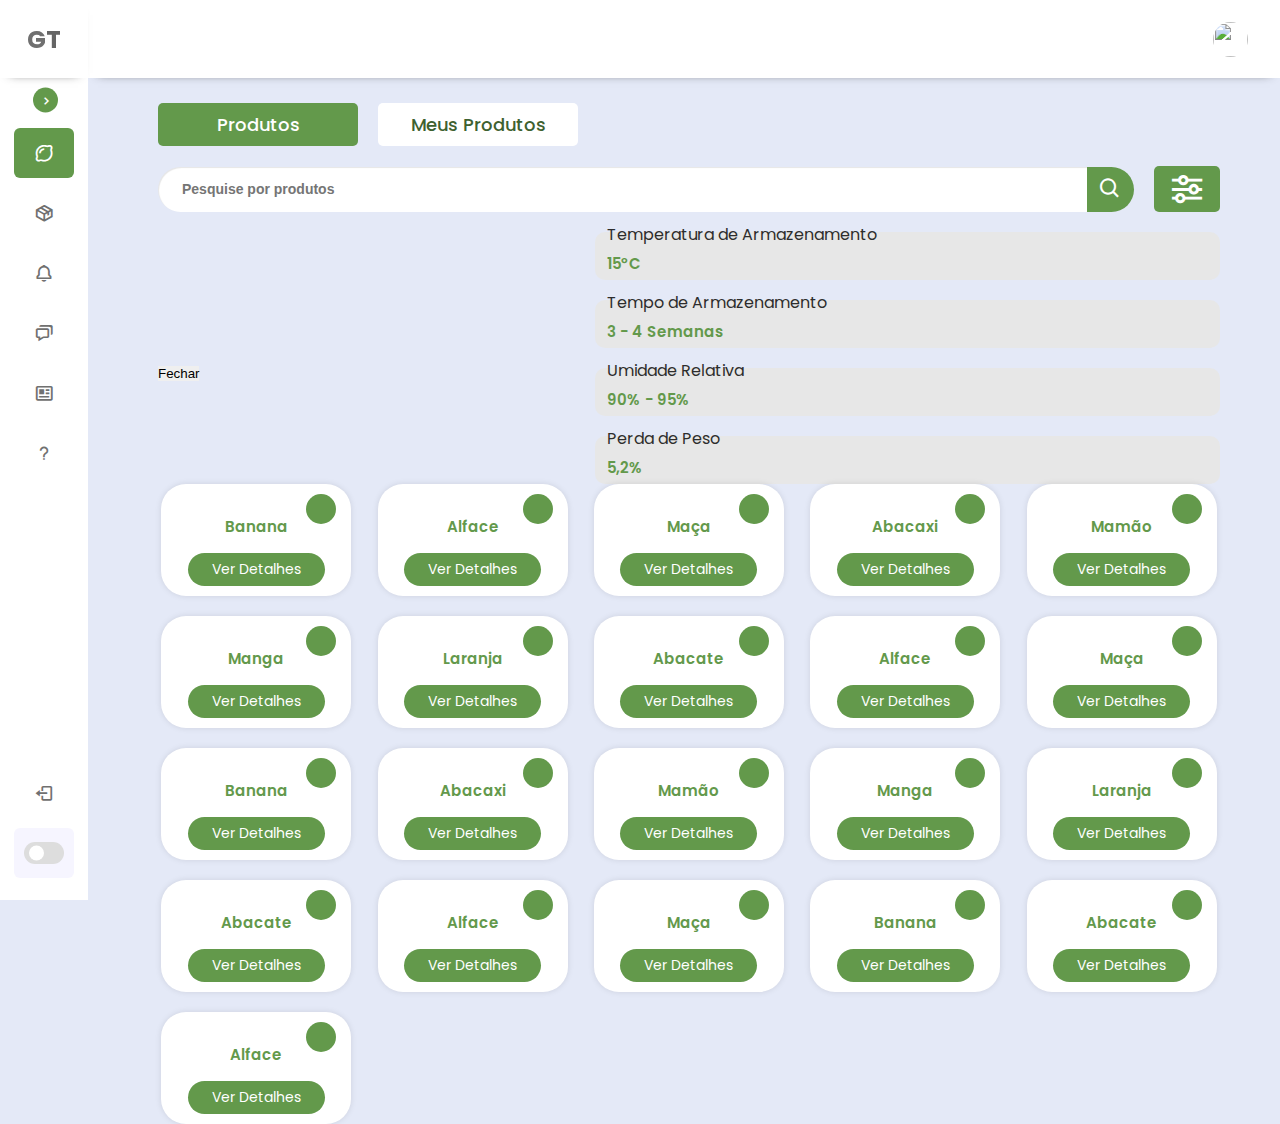
==== commit fda88f7a: ":sparkles: feat: Feita a integração em que envia os dados escritos no formulário de contatos para o " ====
--- a/pages/dashboard.html
+++ b/pages/dashboard.html
@@ -62,7 +62,7 @@
             <li class="nav-link">
               <a href="#">
                 <i class="bx bx-chat icon"></i>
-                <span class="text nav-text">Contratados</span>
+                <span class="text nav-text">Clientes</span>
               </a>
             </li>
 
@@ -616,6 +616,17 @@
             <div class="modalInventory__texts">
               <div class="texts__item-text">
                 <h6 class="item-text__title">Colheita</h6>
+                <p class="item-text__text">
+                  A colheita da maçã deve ser realizada manualmente por meio de
+                  uma ligeira torção, de maneira que o pedúnculo saia junto com
+                  a fruta. Deve-se colher frutos sadios, em repasses, e com
+                  estado de maturação adequado, sendo colhidos sem folhas para
+                  evitar riscos de infecção.
+                </p>
+              </div>
+
+              <div class="texts__item-text">
+                <h6 class="item-text__title">Ponto de Colheita</h6>
                 <p class="item-text__text">
                   Lorem, ipsum dolor sit amet consectetur adipisicing elit.
                   Cupiditate doloremque sapiente voluptatibus, nobis natus
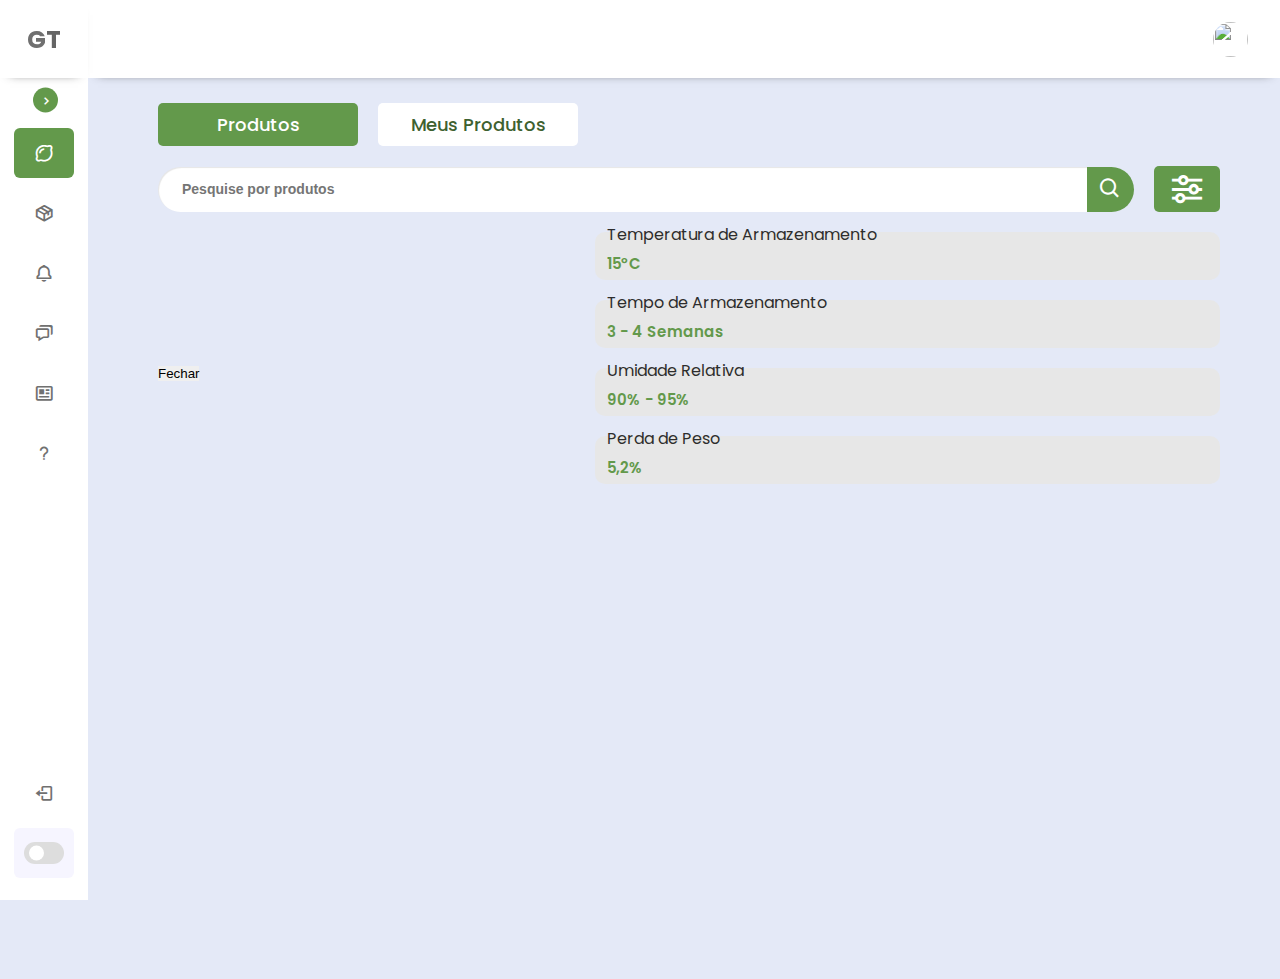
==== commit 18951e96: ":sparkles: feat: Criada toda a estrutura, estilização e funcionamento da aba 'FAQ' do dashboard" ====
--- a/pages/dashboard.html
+++ b/pages/dashboard.html
@@ -184,320 +184,7 @@
       </div>
 
       <div id="food" class="products__cards-box">
-        <div class="cards-box__item">
-          <div class="item__status">
-            <i class="bx bx-check status__icon"></i>
-          </div>
-          <div class="item__info">
-            <img
-              class="info__img"
-              src="../assets/img/dashboard/fruits/banana.png"
-              alt=""
-            />
-            <p class="info__text">Banana</p>
-          </div>
-          <a class="item__btn">Ver Detalhes</a>
-        </div>
-
-        <div class="cards-box__item">
-          <div class="item__status">
-            <i class="bx bx-check status__icon"></i>
-          </div>
-          <div class="item__info">
-            <img
-              class="info__img"
-              src="../assets/img/dashboard/fruits/lettuce.png"
-              alt=""
-            />
-            <p class="info__text">Alface</p>
-          </div>
-          <a class="item__btn">Ver Detalhes</a>
-        </div>
-
-        <div class="cards-box__item">
-          <div class="item__status">
-            <i class="bx bx-check status__icon"></i>
-          </div>
-          <div class="item__info">
-            <img
-              class="info__img"
-              src="../assets/img/dashboard/fruits/apple.png"
-              alt=""
-            />
-            <p class="info__text">Maça</p>
-          </div>
-          <a class="item__btn">Ver Detalhes</a>
-        </div>
-
-        <div class="cards-box__item">
-          <div class="item__status">
-            <i class="fa-solid fa-plus status__icon"></i>
-          </div>
-          <div class="item__info">
-            <img
-              class="info__img"
-              src="../assets/img/dashboard/fruits/pineapple.png"
-              alt=""
-            />
-            <p class="info__text">Abacaxi</p>
-          </div>
-          <a class="item__btn">Ver Detalhes</a>
-        </div>
-
-        <div class="cards-box__item">
-          <div class="item__status">
-            <i class="fa-solid fa-plus status__icon"></i>
-          </div>
-          <div class="item__info">
-            <img
-              class="info__img"
-              src="../assets/img/dashboard/fruits/papaya.png"
-              alt=""
-            />
-            <p class="info__text">Mamão</p>
-          </div>
-          <a class="item__btn">Ver Detalhes</a>
-        </div>
-
-        <div class="cards-box__item">
-          <div class="item__status">
-            <i class="fa-solid fa-plus status__icon"></i>
-          </div>
-          <div class="item__info">
-            <img
-              class="info__img"
-              src="../assets/img/dashboard/fruits/mango.png"
-              alt=""
-            />
-            <p class="info__text">Manga</p>
-          </div>
-          <a class="item__btn">Ver Detalhes</a>
-        </div>
-
-        <div class="cards-box__item">
-          <div class="item__status">
-            <i class="fa-solid fa-plus status__icon"></i>
-          </div>
-          <div class="item__info">
-            <img
-              class="info__img"
-              src="../assets/img/dashboard/fruits/orange.png"
-              alt=""
-            />
-            <p class="info__text">Laranja</p>
-          </div>
-          <a class="item__btn">Ver Detalhes</a>
-        </div>
-
-        <div class="cards-box__item">
-          <div class="item__status">
-            <i class="fa-solid fa-plus status__icon"></i>
-          </div>
-          <div class="item__info">
-            <img
-              class="info__img"
-              src="../assets/img/dashboard/fruits/avocado.png"
-              alt=""
-            />
-            <p class="info__text">Abacate</p>
-          </div>
-          <a class="item__btn">Ver Detalhes</a>
-        </div>
-
-        <div class="cards-box__item">
-          <div class="item__status">
-            <i class="bx bx-check status__icon"></i>
-          </div>
-          <div class="item__info">
-            <img
-              class="info__img"
-              src="../assets/img/dashboard/fruits/lettuce.png"
-              alt=""
-            />
-            <p class="info__text">Alface</p>
-          </div>
-          <a class="item__btn">Ver Detalhes</a>
-        </div>
-
-        <div class="cards-box__item">
-          <div class="item__status">
-            <i class="fa-solid fa-plus status__icon"></i>
-          </div>
-          <div class="item__info">
-            <img
-              class="info__img"
-              src="../assets/img/dashboard/fruits/apple.png"
-              alt=""
-            />
-            <p class="info__text">Maça</p>
-          </div>
-          <a class="item__btn">Ver Detalhes</a>
-        </div>
-
-        <div class="cards-box__item">
-          <div class="item__status">
-            <i class="fa-solid fa-plus status__icon"></i>
-          </div>
-          <div class="item__info">
-            <img
-              class="info__img"
-              src="../assets/img/dashboard/fruits/banana.png"
-              alt=""
-            />
-            <p class="info__text">Banana</p>
-          </div>
-          <a class="item__btn">Ver Detalhes</a>
-        </div>
-
-        <div class="cards-box__item">
-          <div class="item__status">
-            <i class="fa-solid fa-plus status__icon"></i>
-          </div>
-          <div class="item__info">
-            <img
-              class="info__img"
-              src="../assets/img/dashboard/fruits/pineapple.png"
-              alt=""
-            />
-            <p class="info__text">Abacaxi</p>
-          </div>
-          <a class="item__btn">Ver Detalhes</a>
-        </div>
-
-        <div class="cards-box__item">
-          <div class="item__status">
-            <i class="fa-solid fa-plus status__icon"></i>
-          </div>
-          <div class="item__info">
-            <img
-              class="info__img"
-              src="../assets/img/dashboard/fruits/papaya.png"
-              alt=""
-            />
-            <p class="info__text">Mamão</p>
-          </div>
-          <a class="item__btn">Ver Detalhes</a>
-        </div>
-
-        <div class="cards-box__item">
-          <div class="item__status">
-            <i class="fa-solid fa-plus status__icon"></i>
-          </div>
-          <div class="item__info">
-            <img
-              class="info__img"
-              src="../assets/img/dashboard/fruits/mango.png"
-              alt=""
-            />
-            <p class="info__text">Manga</p>
-          </div>
-          <a class="item__btn">Ver Detalhes</a>
-        </div>
-
-        <div class="cards-box__item">
-          <div class="item__status">
-            <i class="fa-solid fa-plus status__icon"></i>
-          </div>
-          <div class="item__info">
-            <img
-              class="info__img"
-              src="../assets/img/dashboard/fruits/orange.png"
-              alt=""
-            />
-            <p class="info__text">Laranja</p>
-          </div>
-          <a class="item__btn">Ver Detalhes</a>
-        </div>
-
-        <div class="cards-box__item">
-          <div class="item__status">
-            <i class="fa-solid fa-plus status__icon"></i>
-          </div>
-          <div class="item__info">
-            <img
-              class="info__img"
-              src="../assets/img/dashboard/fruits/avocado.png"
-              alt=""
-            />
-            <p class="info__text">Abacate</p>
-          </div>
-          <a class="item__btn">Ver Detalhes</a>
-        </div>
-
-        <div class="cards-box__item">
-          <div class="item__status">
-            <i class="bx bx-check status__icon"></i>
-          </div>
-          <div class="item__info">
-            <img
-              class="info__img"
-              src="../assets/img/dashboard/fruits/lettuce.png"
-              alt=""
-            />
-            <p class="info__text">Alface</p>
-          </div>
-          <a class="item__btn">Ver Detalhes</a>
-        </div>
-
-        <div class="cards-box__item">
-          <div class="item__status">
-            <i class="fa-solid fa-plus status__icon"></i>
-          </div>
-          <div class="item__info">
-            <img
-              class="info__img"
-              src="../assets/img/dashboard/fruits/apple.png"
-              alt=""
-            />
-            <p class="info__text">Maça</p>
-          </div>
-          <a class="item__btn">Ver Detalhes</a>
-        </div>
-
-        <div class="cards-box__item">
-          <div class="item__status">
-            <i class="fa-solid fa-plus status__icon"></i>
-          </div>
-          <div class="item__info">
-            <img
-              class="info__img"
-              src="../assets/img/dashboard/fruits/banana.png"
-              alt=""
-            />
-            <p class="info__text">Banana</p>
-          </div>
-          <a class="item__btn">Ver Detalhes</a>
-        </div>
-
-        <div class="cards-box__item">
-          <div class="item__status">
-            <i class="fa-solid fa-plus status__icon"></i>
-          </div>
-          <div class="item__info">
-            <img
-              class="info__img"
-              src="../assets/img/dashboard/fruits/avocado.png"
-              alt=""
-            />
-            <p class="info__text">Abacate</p>
-          </div>
-          <a class="item__btn">Ver Detalhes</a>
-        </div>
-
-        <div class="cards-box__item">
-          <div class="item__status">
-            <i class="bx bx-check status__icon"></i>
-          </div>
-          <div class="item__info">
-            <img
-              class="info__img"
-              src="../assets/img/dashboard/fruits/lettuce.png"
-              alt=""
-            />
-            <p class="info__text">Alface</p>
-          </div>
-          <a class="item__btn">Ver Detalhes</a>
-        </div>
+        <!--Produtos serão adicionados nesse container via javascript buscando direto do banco de dados-->
       </div>
     </section>
 
@@ -1261,11 +948,100 @@
       </div>
     </section>
 
+    <section class="section-Dashboard news">
+      <h1>EM DESENVOLVIMENTO</h1>
+    </section>
+
+    <section class="section-Dashboard">
+      <header class="section-Dashboard__header">
+        <nav class="products__navegation">
+          <ul class="products__list">
+            <li class="products__item">
+              <a class="products__link select" href="#">FAQ</a>
+            </li>
+          </ul>
+        </nav>
+
+        <div class="products__search-box search-box">
+          <div class="search-box__search">
+            <input
+              class="products__search-text search-text"
+              type="text"
+              placeholder="Pesquise por perguntas"
+            />
+            <a class="products__search-btn search-btn" href="#">
+              <i class="bx bx-search"></i>
+            </a>
+          </div>
+
+          <div class="search-box__filter">
+            <i class="bx bx-slider-alt"></i>
+          </div>
+        </div>
+      </header>
+      <div class="section-Dashboard__faq">
+        <div class="faq__question-box">
+          <div class="question-box__question">
+            <h6>Qual a melhor forma de armazenamento da laranja?</h6>
+            <i class="bx bx-chevron-down question-box__icon"></i>
+          </div>
+
+          <div class="question-box__answer">
+            Lorem ipsum, dolor sit amet consectetur adipisicing elit. Incidunt
+            reiciendis sit fuga, tempore hic mollitia eligendi dolorem tempora
+            magni reprehenderit expedita quis aperiam, odit perspiciatis esse
+            delectus maxime quae magnam!
+          </div>
+        </div>
+
+        <div class="faq__question-box">
+          <div class="question-box__question">
+            <h6>Qual a melhor forma de armazenamento da laranja?</h6>
+            <i class="bx bx-chevron-down question-box__icon"></i>
+          </div>
+
+          <div class="question-box__answer">
+            Lorem ipsum, dolor sit amet consectetur adipisicing elit. Incidunt
+            reiciendis sit fuga, tempore hic mollitia eligendi dolorem tempora
+            magni reprehenderit expedita quis aperiam, odit perspiciatis esse
+            delectus maxime quae magnam!
+          </div>
+        </div>
+
+        <div class="faq__question-box">
+          <div class="question-box__question">
+            <h6>Quais as principais causas das perdas durante a colheita?</h6>
+            <i class="bx bx-chevron-down question-box__icon"></i>
+          </div>
+
+          <div class="question-box__answer">
+            Ponto de colheita inadequado; Variações climáticas indesejáveis;
+            Danos mecânicos; manuseio inadequado do produto; dentre outros.
+          </div>
+        </div>
+
+        <div class="faq__question-box">
+          <div class="question-box__question">
+            <h6>Qual a melhor forma de armazenamento da laranja?</h6>
+            <i class="bx bx-chevron-down question-box__icon"></i>
+          </div>
+
+          <div class="question-box__answer">
+            Lorem ipsum, dolor sit amet consectetur adipisicing elit. Incidunt
+            reiciendis sit fuga, tempore hic mollitia eligendi dolorem tempora
+            magni reprehenderit expedita quis aperiam, odit perspiciatis esse
+            delectus maxime quae magnam!
+          </div>
+        </div>
+      </div>
+    </section>
+
     <script src="../assets/js/sidebar.js"></script>
     <script src="../assets/js/inventory.js"></script>
     <script src="../services/script.js"></script>
     <script src="../assets/js/modal.js"></script>
     <script src="../assets/js/products.js"></script>
     <script src="../assets/js/clients.js"></script>
+    <script src="../assets/js/faq.js"></script>
   </body>
 </html>
--- a/assets/css/dashboard.css
+++ b/assets/css/dashboard.css
@@ -9,6 +9,7 @@
 @import url(./layout/dashboard/inventory.css);
 @import url(./layout/dashboard/notifications.css);
 @import url(./layout/dashboard/client.css);
+@import url(./layout/dashboard/faq.css);
 
 /* components */
 @import url(./components/modal.css);
